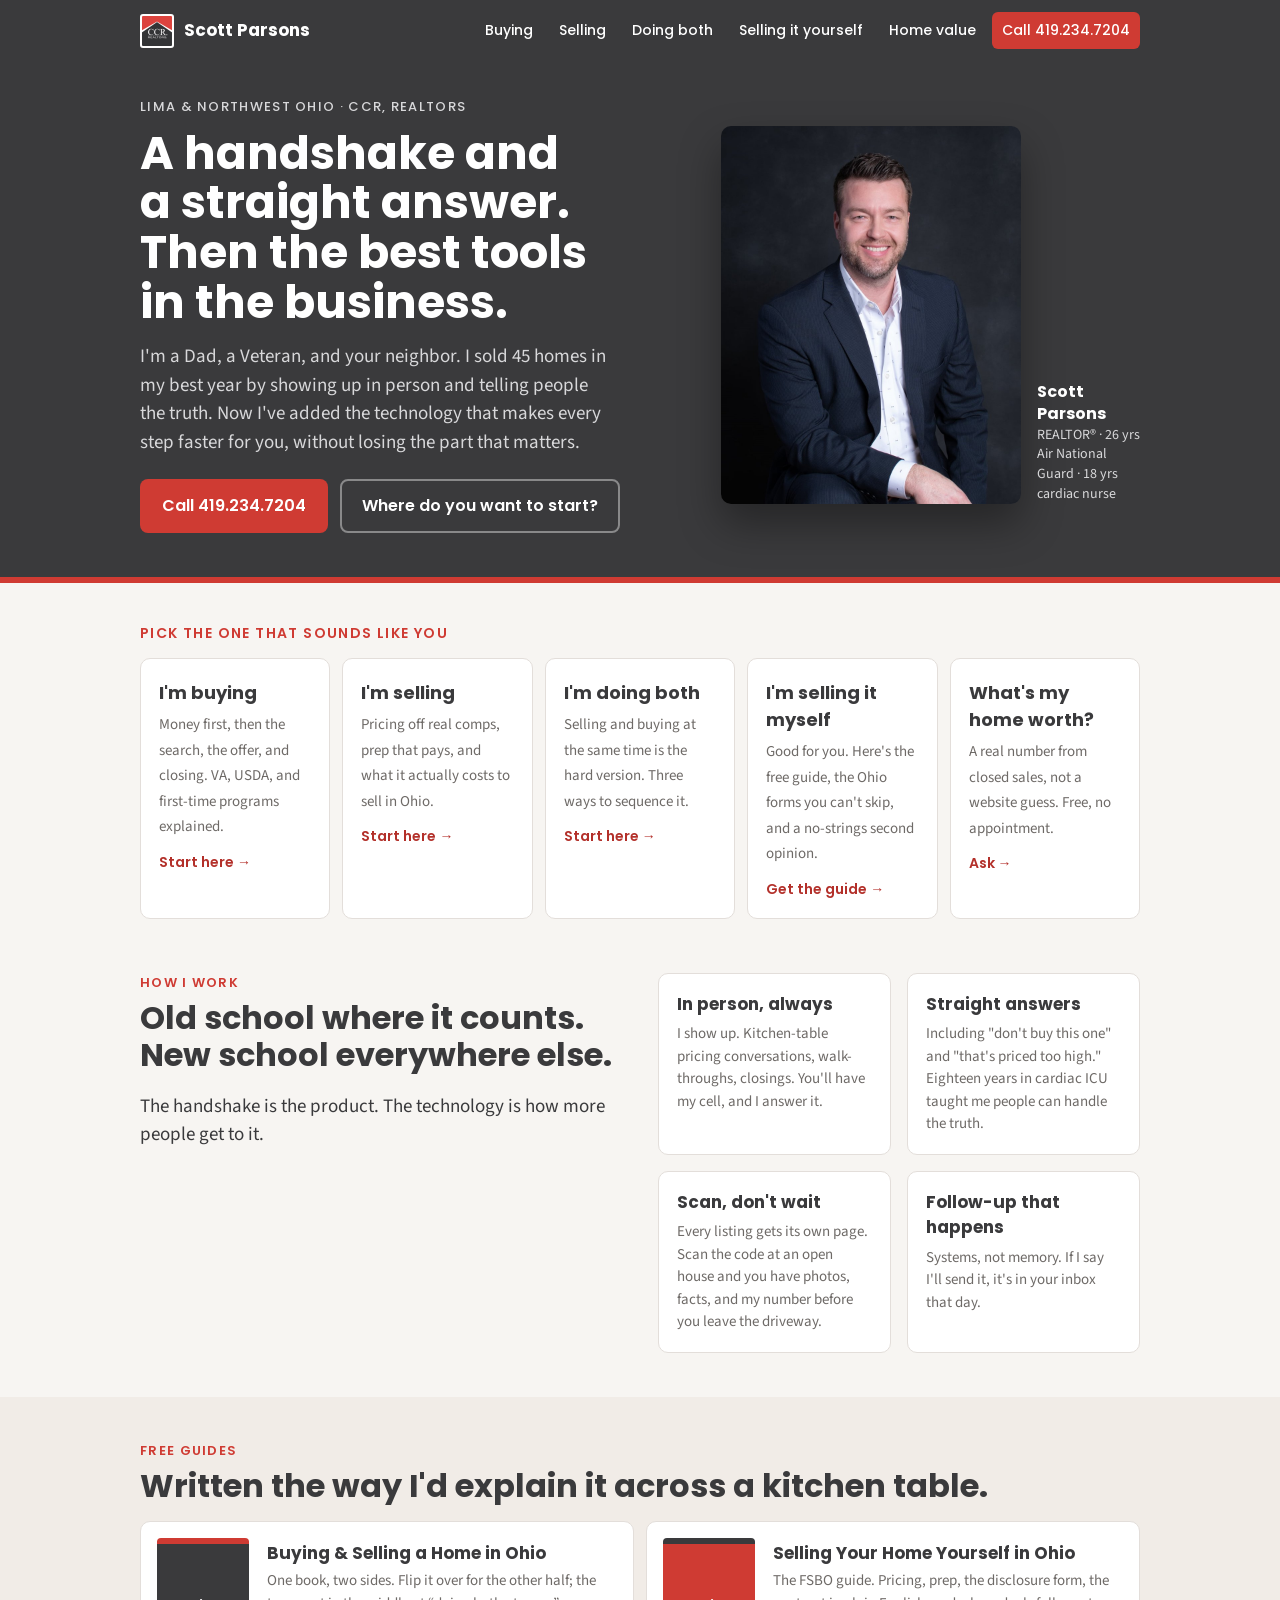
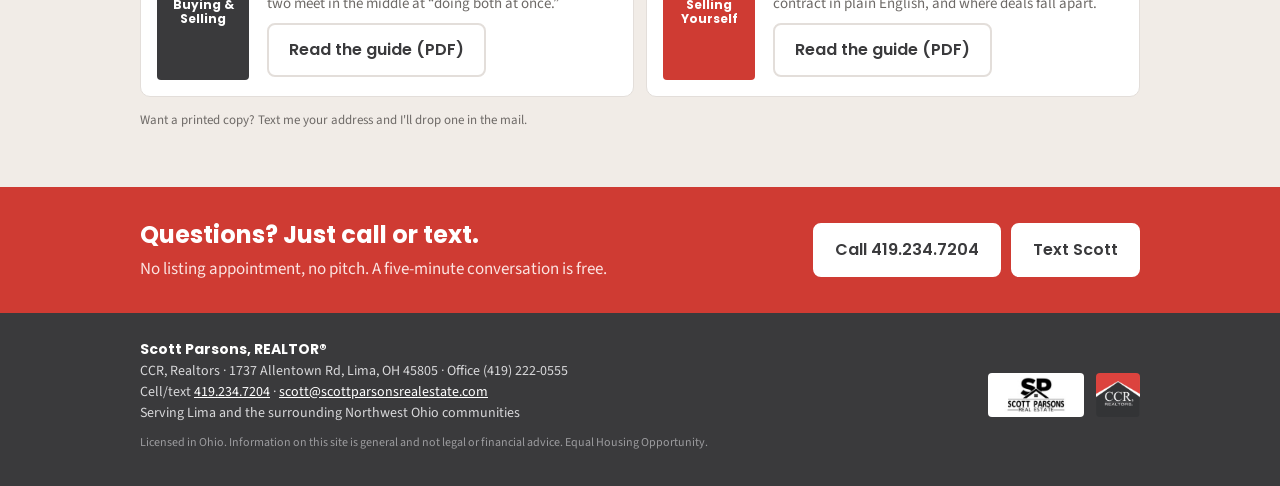
==== index.html @ 23caf368 "Add files via upload" ====
<!doctype html>
<html lang="en">
<head>
<meta charset="utf-8">
<meta name="viewport" content="width=device-width, initial-scale=1, viewport-fit=cover">
<title>Scott Parsons Real Estate</title>
<meta name="description" content="Scott Parsons, REALTOR® with CCR Realtors, serving Lima and Northwest Ohio. A handshake, a straight answer, and the best tools in the business.">
<link rel="canonical" href="https://scottparsonsrealestate.com/">
<meta property="og:title" content="Scott Parsons Real Estate"><meta property="og:description" content="Scott Parsons, REALTOR® with CCR Realtors, serving Lima and Northwest Ohio. A handshake, a straight answer, and the best tools in the business."><meta property="og:image" content="https://scottparsonsrealestate.com/assets/scott.jpg">
<link rel="preconnect" href="https://fonts.googleapis.com"><link rel="stylesheet" href="https://fonts.googleapis.com/css2?family=Poppins:wght@500;600;700&family=Source+Sans+3:ital,wght@0,400;0,600;1,400&display=swap">
<link rel="stylesheet" href="/assets/site.css">
<link rel="icon" href="/assets/ccr.jpg">

</head>
<body>
<header class="top"><div class="wrap">
  <a class="brand" href="/"><img src="/assets/ccr.jpg" alt="CCR, Realtors">Scott Parsons</a>
  <nav class="nav"><a href="/buyers/">Buying</a><a href="/sellers/">Selling</a><a href="/both/">Doing both</a><a href="/fsbo/">Selling it yourself</a><a href="/home-value/">Home value</a><a class="call" href="tel:4192347204">Call 419.234.7204</a></nav>
</div></header>

<section class="hero"><div class="wrap">
  <div>
    <div class="kick">Lima &amp; Northwest Ohio · CCR, Realtors</div>
    <h1>A handshake and a straight answer. Then the best tools in the business.</h1>
    <p>I'm a Dad, a Veteran, and your neighbor. I sold 45 homes in my best year by showing up in person and telling people the truth. Now I've added the technology that makes every step faster for you, without losing the part that matters.</p>
    <div class="cta"><a class="btn primary" href="tel:4192347204">Call 419.234.7204</a><a class="btn ghost" href="#start">Where do you want to start?</a></div>
  </div>
  <div class="photo"><img src="/assets/scott.jpg" alt="Scott Parsons"><div class="cap"><b>Scott Parsons</b>REALTOR® · 26 yrs Air National Guard · 18 yrs cardiac nurse</div></div>
</div></section>

<section class="panels" id="start"><div class="wrap">
  <h2>Pick the one that sounds like you</h2>
  <div class="grid">
    <a class="panel" href="/buyers/"><span class="t">I'm buying</span><span class="d">Money first, then the search, the offer, and closing. VA, USDA, and first-time programs explained.</span><span class="go">Start here →</span></a>
    <a class="panel" href="/sellers/"><span class="t">I'm selling</span><span class="d">Pricing off real comps, prep that pays, and what it actually costs to sell in Ohio.</span><span class="go">Start here →</span></a>
    <a class="panel" href="/both/"><span class="t">I'm doing both</span><span class="d">Selling and buying at the same time is the hard version. Three ways to sequence it.</span><span class="go">Start here →</span></a>
    <a class="panel" href="/fsbo/"><span class="t">I'm selling it myself</span><span class="d">Good for you. Here's the free guide, the Ohio forms you can't skip, and a no-strings second opinion.</span><span class="go">Get the guide →</span></a>
    <a class="panel" href="/home-value/"><span class="t">What's my home worth?</span><span class="d">A real number from closed sales, not a website guess. Free, no appointment.</span><span class="go">Ask →</span></a>
  </div>
</div></section>

<section class="band"><div class="wrap two">
  <div>
    <div class="eyebrow">How I work</div>
    <h2 class="big">Old school where it counts. New school everywhere else.</h2>
    <p class="lede">The handshake is the product. The technology is how more people get to it.</p>
  </div>
  <div class="pillars">
    <div class="pillar"><b>In person, always</b><p>I show up. Kitchen-table pricing conversations, walk-throughs, closings. You'll have my cell, and I answer it.</p></div>
    <div class="pillar"><b>Straight answers</b><p>Including "don't buy this one" and "that's priced too high." Eighteen years in cardiac ICU taught me people can handle the truth.</p></div>
    <div class="pillar"><b>Scan, don't wait</b><p>Every listing gets its own page. Scan the code at an open house and you have photos, facts, and my number before you leave the driveway.</p></div>
    <div class="pillar"><b>Follow-up that happens</b><p>Systems, not memory. If I say I'll send it, it's in your inbox that day.</p></div>
  </div>
</div></section>

<section class="band alt"><div class="wrap">
  <div class="eyebrow">Free guides</div>
  <h2 class="big">Written the way I'd explain it across a kitchen table.</h2>
  <div class="grid" style="margin-top:16px;grid-template-columns:repeat(auto-fit,minmax(300px,1fr))">
    <div class="guide"><div class="cover">Buying &amp; Selling</div><div><b>Buying &amp; Selling a Home in Ohio</b><p>One book, two sides. Flip it over for the other half; the two meet in the middle at &ldquo;doing both at once.&rdquo;</p><a class="btn light" href="/assets/Buyer_Seller_Guide.pdf" target="_blank" rel="noopener">Read the guide (PDF)</a></div></div>
    <div class="guide"><div class="cover red">Selling Yourself</div><div><b>Selling Your Home Yourself in Ohio</b><p>The FSBO guide. Pricing, prep, the disclosure form, the contract in plain English, and where deals fall apart.</p><a class="btn light" href="/assets/FSBO_Guide.pdf" target="_blank" rel="noopener">Read the guide (PDF)</a></div></div>
  </div>
  <p class="fine" style="margin-top:14px">Want a printed copy? Text me your address and I'll drop one in the mail.</p>
</div></section>

<section class="contact"><div class="wrap">
  <div><h2>Questions? Just call or text.</h2><p>No listing appointment, no pitch. A five-minute conversation is free.</p></div>
  <div style="display:flex;gap:10px;flex-wrap:wrap"><a class="btn light" href="tel:4192347204">Call 419.234.7204</a><a class="btn light" href="sms:4192347204?body=Hi%20Scott%2C%20">Text Scott</a></div>
</div></section>
<footer><div class="wrap">
  <div>
    <b style="color:#fff;font-family:Poppins,sans-serif">Scott Parsons, REALTOR®</b><br>
    CCR, Realtors · 1737 Allentown Rd, Lima, OH 45805 · Office (419) 222-0555<br>
    Cell/text <a href="tel:4192347204">419.234.7204</a> · <a href="mailto:scott@scottparsonsrealestate.com">scott@scottparsonsrealestate.com</a><br>
    Serving Lima and the surrounding Northwest Ohio communities
    <div class="legal">Licensed in Ohio. Information on this site is general and not legal or financial advice. Equal Housing Opportunity.</div>
  </div>
  <div style="display:flex;gap:12px;align-items:center"><img src="/assets/sp.png" alt="Scott Parsons Real Estate" style="background:#fff;padding:4px"><img src="/assets/ccr.jpg" alt="CCR, Realtors"></div>
</div></footer>
<div class="bar"><div class="in"><a class="btn primary" href="sms:4192347204?body=Hi%20Scott%2C%20">Text Scott</a><a class="btn light" href="tel:4192347204">Call</a></div></div>
</body>
</html>
---- assets/site.css ----
:root{
  --red:#CF3B33; --red-ink:#B3302A; --char:#3A3A3C; --ink:#232325; --muted:#6E6A67;
  --bg:#F7F5F2; --card:#FFFFFF; --line:#E3DEDA; --pale:#F1ECE7; --on-dark:#FFFFFF; --dim:#D8D8DA;
}
*{box-sizing:border-box}
html{scroll-behavior:smooth}
body{margin:0;background:var(--bg);color:var(--ink);font-family:"Source Sans 3",system-ui,-apple-system,sans-serif;font-size:17px;line-height:1.5}
h1,h2,h3{font-family:Poppins,system-ui,sans-serif;margin:0;text-wrap:balance;color:var(--char)}
a{color:var(--red-ink)}
img{max-width:100%}
.wrap{max-width:1040px;margin:0 auto;padding:0 20px}
.narrow{max-width:720px}

/* header */
.top{background:var(--char);color:var(--on-dark)}
.top .wrap{display:flex;align-items:center;justify-content:space-between;gap:16px;padding:12px 20px}
.brand{display:flex;align-items:center;gap:10px;color:#fff;text-decoration:none;font-family:Poppins,sans-serif;font-weight:700;font-size:17px}
.brand img{height:34px;width:auto;border-radius:3px;background:#fff;padding:2px}
.nav{display:flex;gap:6px;flex-wrap:wrap;justify-content:flex-end}
.nav a{color:#fff;text-decoration:none;font-size:14px;padding:8px 10px;border-radius:6px;font-family:Poppins,sans-serif;font-weight:500}
.nav a:hover,.nav a[aria-current]{background:rgba(255,255,255,.12)}
.nav a.call{background:var(--red)}

/* hero */
.hero{background:var(--char);color:var(--on-dark);padding:36px 0 44px;border-bottom:6px solid var(--red)}
.hero .wrap{display:grid;grid-template-columns:1.3fr 1fr;gap:36px;align-items:center}
.hero h1{color:#fff;font-size:clamp(30px,4.6vw,46px);line-height:1.08}
.hero .kick{font-family:Poppins,sans-serif;font-weight:500;font-size:13px;letter-spacing:.1em;text-transform:uppercase;color:var(--dim);margin-bottom:12px}
.hero p{font-size:19px;color:var(--dim);max-width:52ch;margin:16px 0 22px}
.hero .cta{display:flex;gap:12px;flex-wrap:wrap}
.hero .photo{justify-self:end;display:flex;gap:16px;align-items:flex-end}
.hero .photo img{width:min(300px,100%);border-radius:10px;box-shadow:0 20px 40px rgba(0,0,0,.35)}
.hero .cap{color:var(--dim);font-size:14px;line-height:1.4;max-width:160px}
.hero .cap b{color:#fff;display:block;font-family:Poppins,sans-serif;font-size:16px}

.btn{display:inline-flex;align-items:center;justify-content:center;gap:8px;padding:13px 20px;border-radius:8px;font-family:Poppins,sans-serif;font-weight:600;font-size:16px;text-decoration:none;border:2px solid transparent;cursor:pointer}
.btn.primary{background:var(--red);color:#fff}
.btn.primary:hover{background:var(--red-ink)}
.btn.ghost{background:transparent;color:#fff;border-color:rgba(255,255,255,.4)}
.btn.ghost:hover{border-color:#fff}
.btn.light{background:var(--card);color:var(--char);border-color:var(--line)}
.btn.light:hover{border-color:var(--char)}
.btn:focus-visible{outline:3px solid var(--red);outline-offset:2px}

/* panels */
.panels{padding:40px 0 10px}
.panels h2{font-size:14px;letter-spacing:.1em;text-transform:uppercase;color:var(--red);font-weight:600;margin-bottom:14px}
.grid{display:grid;grid-template-columns:repeat(auto-fit,minmax(190px,1fr));gap:12px}
.panel{display:block;background:var(--card);border:1px solid var(--line);border-radius:10px;padding:20px 18px 18px;text-decoration:none;color:var(--ink);transition:transform .12s,border-color .12s}
.panel:hover{transform:translateY(-2px);border-color:var(--char)}
.panel .t{font-family:Poppins,sans-serif;font-weight:700;font-size:18px;color:var(--char);display:block;margin-bottom:6px}
.panel .d{font-size:15px;color:var(--muted)}
.panel .go{display:block;margin-top:12px;font-family:Poppins,sans-serif;font-weight:600;font-size:14px;color:var(--red-ink)}

/* sections */
section.band{padding:44px 0}
section.band.alt{background:var(--pale)}
.two{display:grid;grid-template-columns:1fr 1fr;gap:36px;align-items:start}
.eyebrow{font-family:Poppins,sans-serif;font-weight:600;font-size:13px;letter-spacing:.1em;text-transform:uppercase;color:var(--red);margin-bottom:8px}
h2.big{font-size:clamp(24px,3.2vw,32px);line-height:1.15;margin-bottom:12px}
.lede{font-size:19px;color:var(--char)}
.prose p{margin:0 0 12px;max-width:66ch}
.prose ul{padding-left:20px;margin:0 0 12px;max-width:66ch}
.prose li{margin-bottom:6px}
.prose h3{font-size:18px;margin:22px 0 8px}
.callout{background:var(--card);border-left:4px solid var(--red);padding:14px 16px;border-radius:0 8px 8px 0;margin:16px 0;max-width:66ch}
.callout b{font-family:Poppins,sans-serif;color:var(--red-ink);display:block;margin-bottom:4px;font-size:15px}
.steps{list-style:none;padding:0;margin:0;counter-reset:s;display:grid;gap:10px}
.steps li{counter-increment:s;background:var(--card);border:1px solid var(--line);border-radius:8px;padding:14px 16px 14px 56px;position:relative}
.steps li::before{content:counter(s);position:absolute;left:16px;top:12px;width:28px;height:28px;border-radius:50%;background:var(--red);color:#fff;font-family:Poppins,sans-serif;font-weight:700;display:grid;place-items:center;font-size:14px}
.steps b{font-family:Poppins,sans-serif;color:var(--char);display:block;margin-bottom:2px}
.pillars{display:grid;grid-template-columns:repeat(auto-fit,minmax(220px,1fr));gap:16px}
.pillar{background:var(--card);border:1px solid var(--line);border-radius:10px;padding:18px}
.pillar b{font-family:Poppins,sans-serif;font-size:17px;color:var(--char);display:block;margin-bottom:6px}
.pillar p{margin:0;color:var(--muted);font-size:15px}

/* page header */
.pagehead{background:var(--char);color:#fff;padding:34px 0 30px;border-bottom:6px solid var(--red)}
.pagehead h1{color:#fff;font-size:clamp(28px,4vw,40px)}
.pagehead p{color:var(--dim);font-size:18px;max-width:60ch;margin:10px 0 0}

/* forms */
.form{background:var(--card);border:1px solid var(--line);border-radius:10px;padding:20px}
.field{display:grid;gap:4px;margin-bottom:12px}
.field label{font-size:13px;letter-spacing:.04em;text-transform:uppercase;color:var(--muted);font-family:Poppins,sans-serif;font-weight:500}
.field input,.field select,.field textarea{font:inherit;padding:11px 12px;border:1px solid var(--line);border-radius:6px;background:var(--bg);color:var(--ink);width:100%}
.field input:focus-visible,.field select:focus-visible,.field textarea:focus-visible{outline:3px solid var(--red);outline-offset:1px;border-color:var(--red)}
.fine{font-size:13px;color:var(--muted)}

/* guide card */
.guide{display:flex;gap:18px;align-items:center;background:var(--card);border:1px solid var(--line);border-radius:10px;padding:16px}
.guide .cover{width:92px;height:142px;flex:none;border-radius:4px;background:var(--char);border-top:6px solid var(--red);display:grid;place-items:center;color:#fff;font-family:Poppins,sans-serif;font-weight:700;font-size:12px;text-align:center;padding:8px;line-height:1.2}
.guide .cover.red{background:var(--red);border-top-color:var(--char)}
.guide b{font-family:Poppins,sans-serif;color:var(--char);display:block;font-size:17px}
.guide p{margin:4px 0 8px;color:var(--muted);font-size:15px}

/* contact strip + footer */
.contact{background:var(--red);color:#fff;padding:30px 0}
.contact .wrap{display:flex;justify-content:space-between;align-items:center;gap:20px;flex-wrap:wrap}
.contact h2{color:#fff;font-size:24px}
.contact p{margin:4px 0 0;color:#FBE3E1}
.contact .btn.light{border-color:#fff}
footer{background:var(--char);color:var(--dim);padding:26px 0 34px;font-size:14px}
footer .wrap{display:grid;grid-template-columns:1fr auto;gap:20px;align-items:center}
footer img{height:44px;border-radius:4px}
footer a{color:#fff}
footer .legal{font-size:12px;color:#9C9C9F;margin-top:10px}

/* sticky mobile bar */
.bar{display:none}
@media (max-width:760px){
  .hero .wrap,.two,footer .wrap{grid-template-columns:1fr}
  .hero .photo{justify-self:start;flex-direction:column;align-items:flex-start}
  .hero .cap{max-width:none}
  .hero .photo img{width:min(220px,60%)}
  .nav a:not(.call){display:none}
  body{padding-bottom:76px}
  .bar{display:block;position:fixed;left:0;right:0;bottom:0;background:var(--card);border-top:1px solid var(--line);padding:10px 16px calc(10px + env(safe-area-inset-bottom,0px))}
  .bar .in{display:grid;grid-template-columns:1fr 1fr;gap:10px}
}
@media (prefers-reduced-motion:reduce){html{scroll-behavior:auto}.panel{transition:none}}
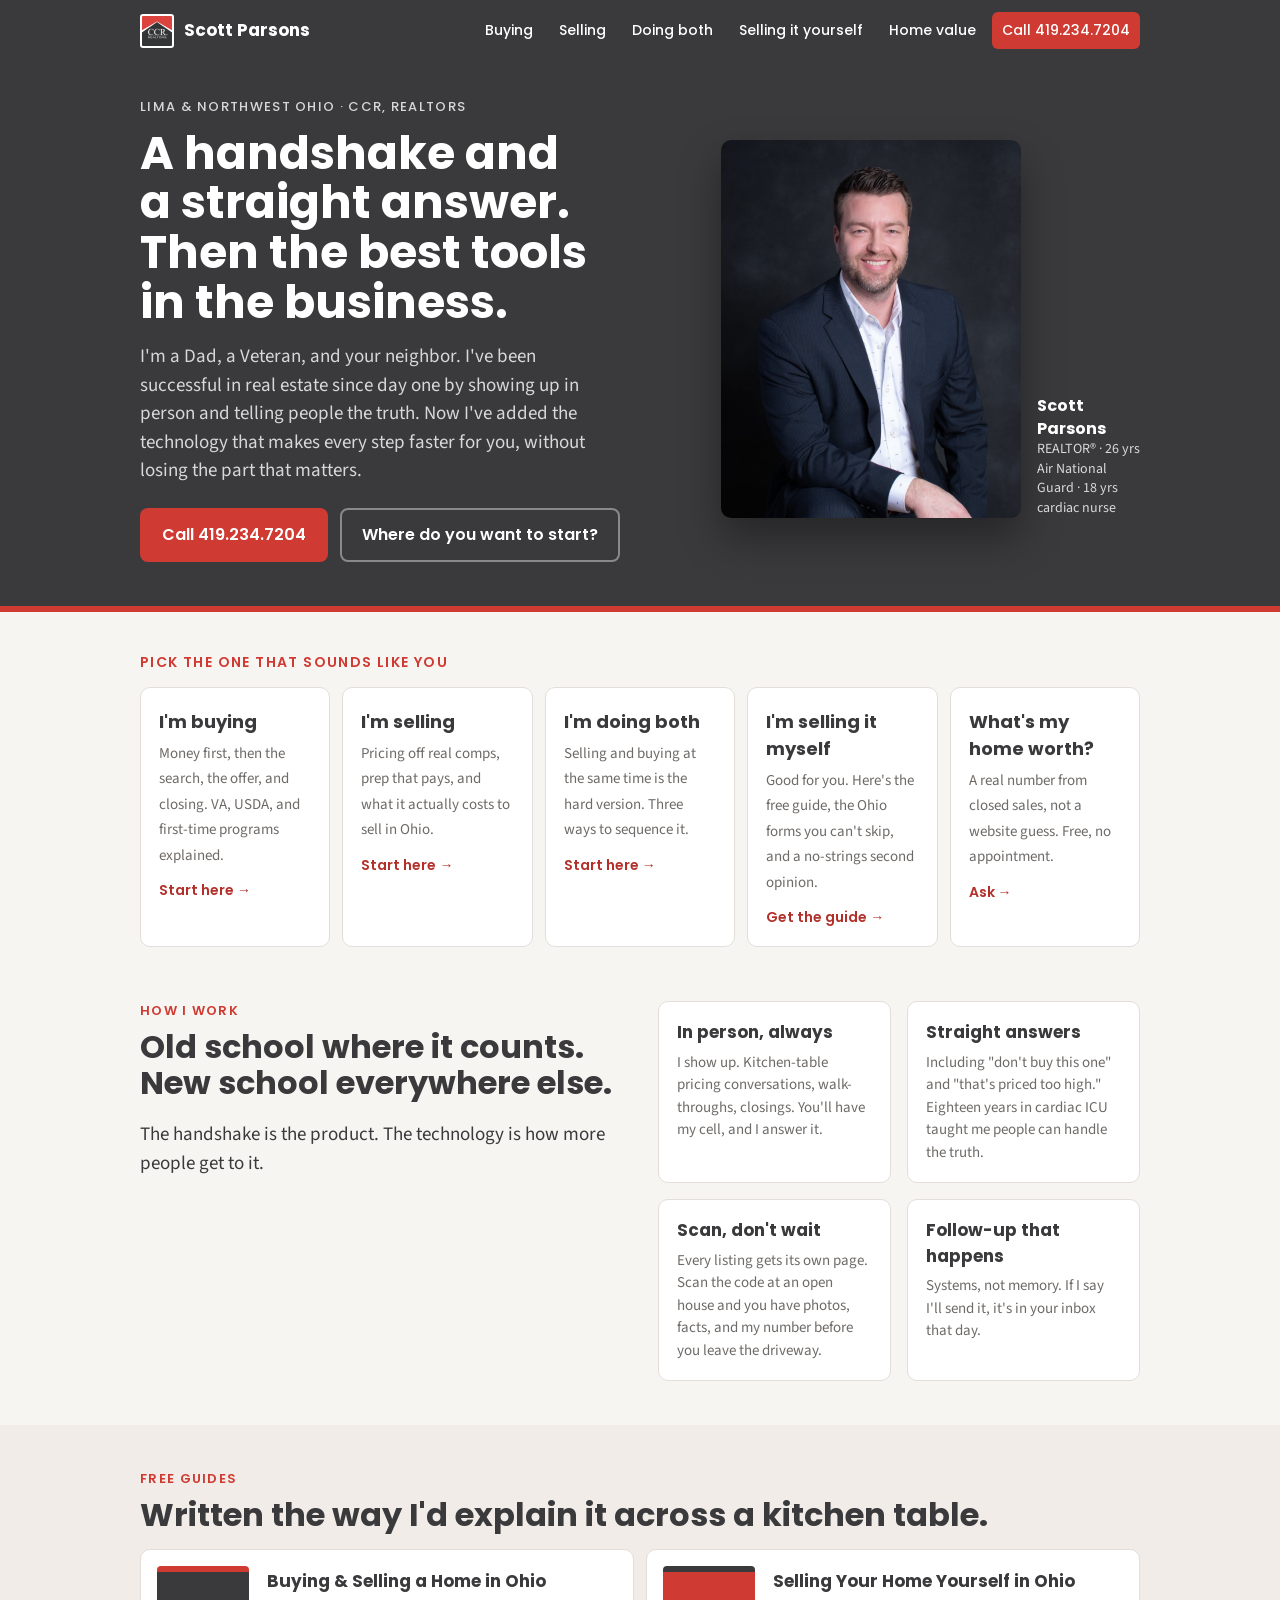
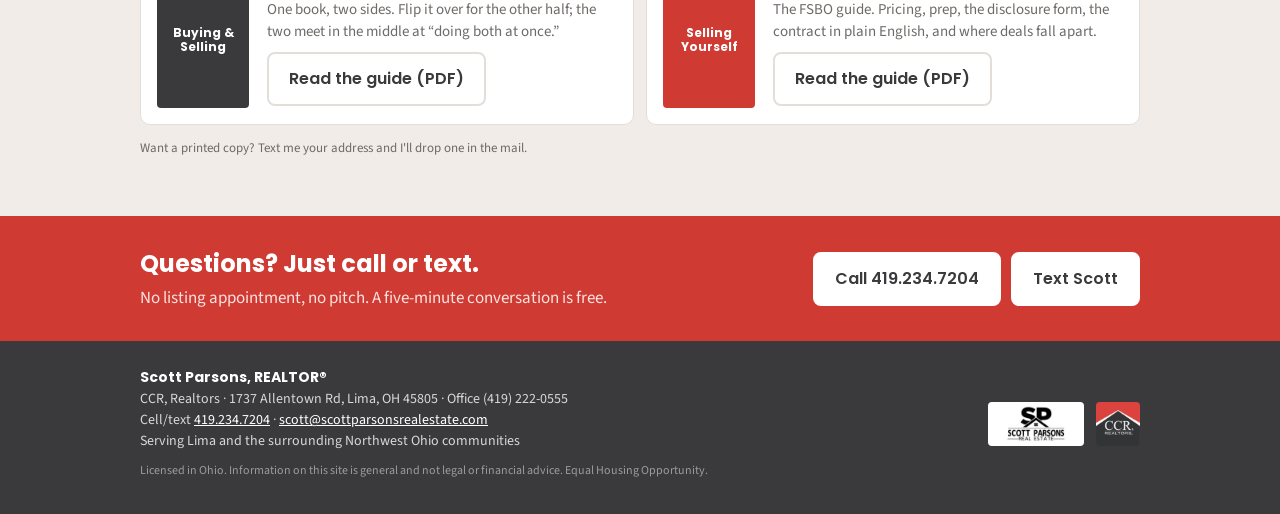
==== commit 18ea0c2e: "Home page: update intro sentence" ====
--- a/index.html
+++ b/index.html
@@ -22,7 +22,7 @@
   <div>
     <div class="kick">Lima &amp; Northwest Ohio · CCR, Realtors</div>
     <h1>A handshake and a straight answer. Then the best tools in the business.</h1>
-    <p>I'm a Dad, a Veteran, and your neighbor. I sold 45 homes in my best year by showing up in person and telling people the truth. Now I've added the technology that makes every step faster for you, without losing the part that matters.</p>
+    <p>I'm a Dad, a Veteran, and your neighbor. I've been successful in real estate since day one by showing up in person and telling people the truth. Now I've added the technology that makes every step faster for you, without losing the part that matters.</p>
     <div class="cta"><a class="btn primary" href="tel:4192347204">Call 419.234.7204</a><a class="btn ghost" href="#start">Where do you want to start?</a></div>
   </div>
   <div class="photo"><img src="/assets/scott.jpg" alt="Scott Parsons"><div class="cap"><b>Scott Parsons</b>REALTOR® · 26 yrs Air National Guard · 18 yrs cardiac nurse</div></div>
@@ -79,4 +79,4 @@
 </div></footer>
 <div class="bar"><div class="in"><a class="btn primary" href="sms:4192347204?body=Hi%20Scott%2C%20">Text Scott</a><a class="btn light" href="tel:4192347204">Call</a></div></div>
 </body>
-</html>+</html>
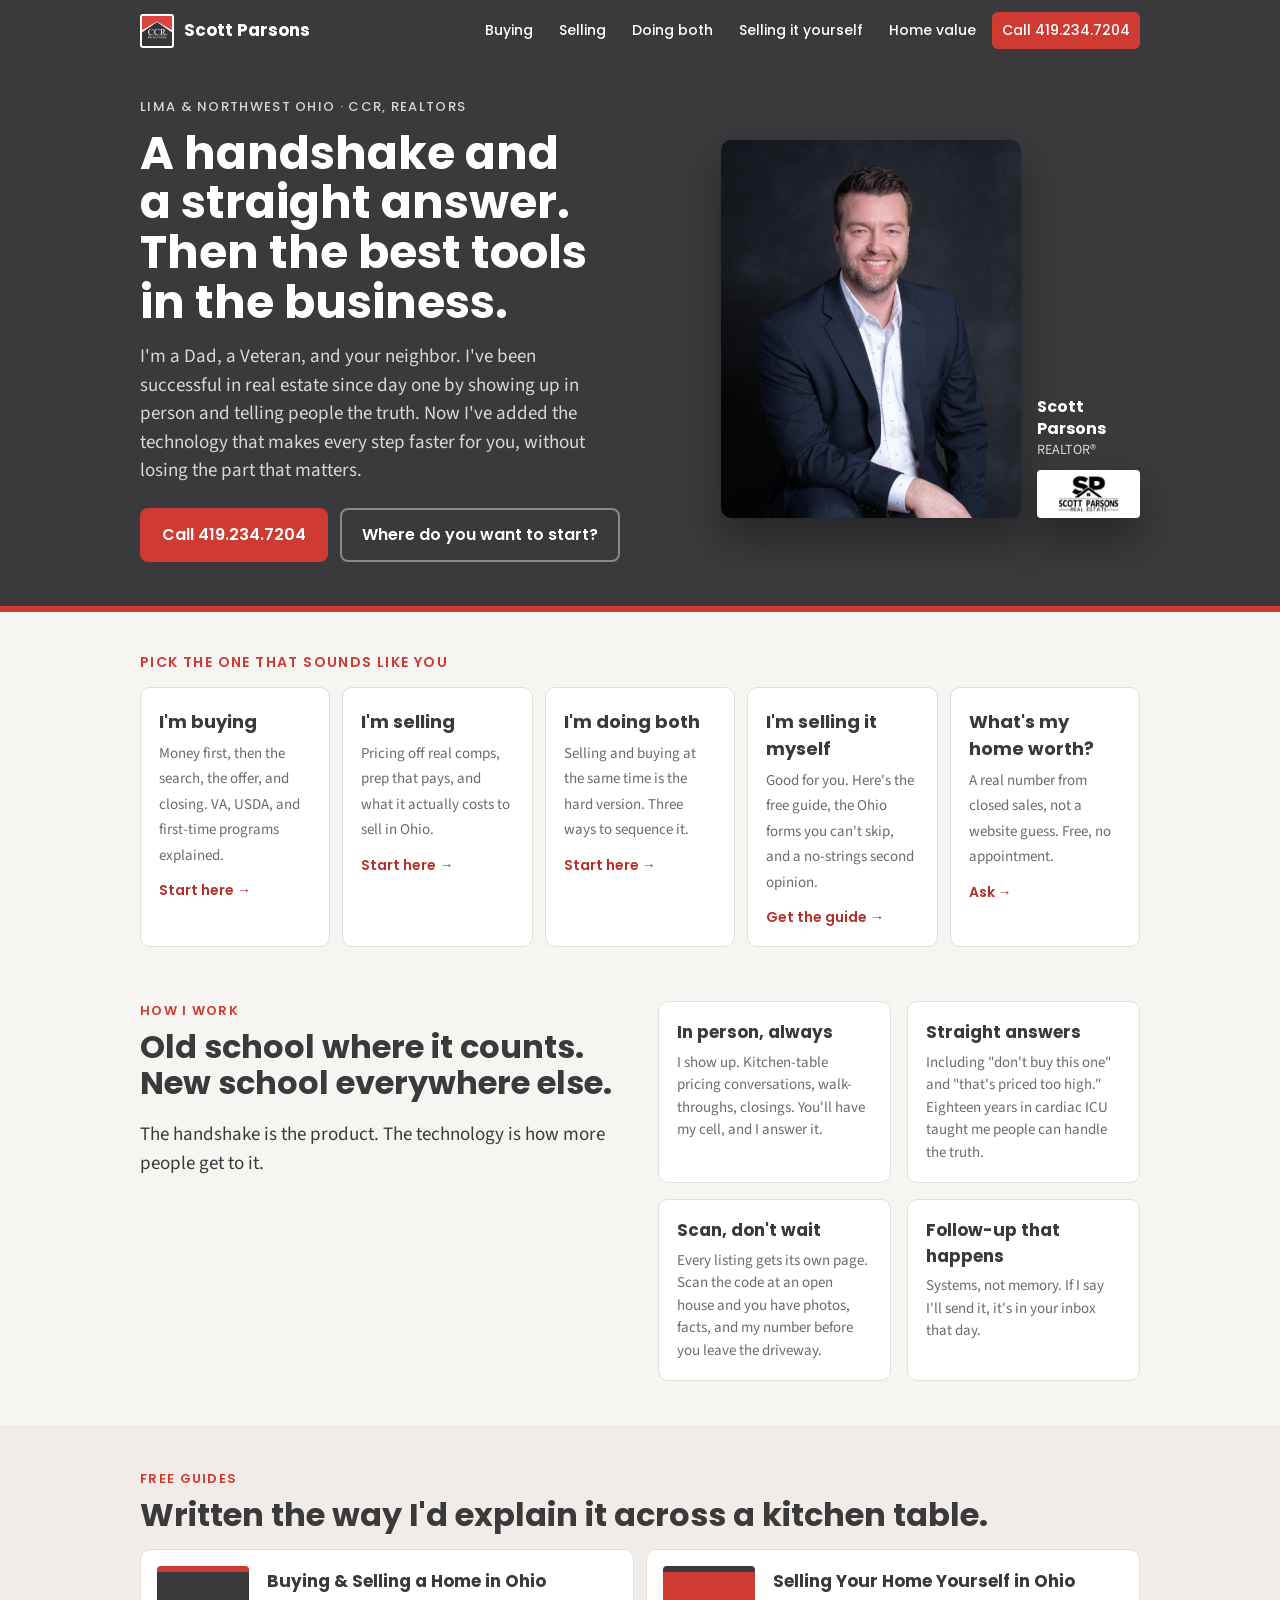
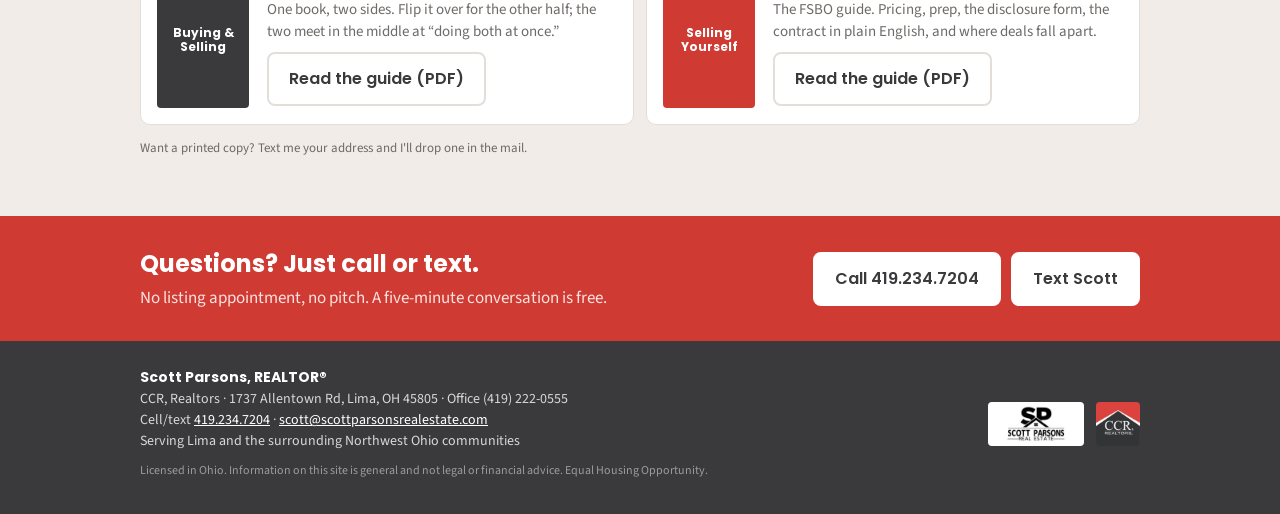
==== commit fa84d97a: "Home page: photo caption to name + logo" ====
--- a/index.html
+++ b/index.html
@@ -25,7 +25,7 @@
     <p>I'm a Dad, a Veteran, and your neighbor. I've been successful in real estate since day one by showing up in person and telling people the truth. Now I've added the technology that makes every step faster for you, without losing the part that matters.</p>
     <div class="cta"><a class="btn primary" href="tel:4192347204">Call 419.234.7204</a><a class="btn ghost" href="#start">Where do you want to start?</a></div>
   </div>
-  <div class="photo"><img src="/assets/scott.jpg" alt="Scott Parsons"><div class="cap"><b>Scott Parsons</b>REALTOR® · 26 yrs Air National Guard · 18 yrs cardiac nurse</div></div>
+  <div class="photo"><img src="/assets/scott.jpg" alt="Scott Parsons"><div class="cap"><b>Scott Parsons</b>REALTOR®<img src="/assets/sp.png" alt="Scott Parsons Real Estate" style="display:block;margin-top:10px;width:150px;background:#fff;padding:5px;border-radius:4px"></div></div>
 </div></section>
 
 <section class="panels" id="start"><div class="wrap">
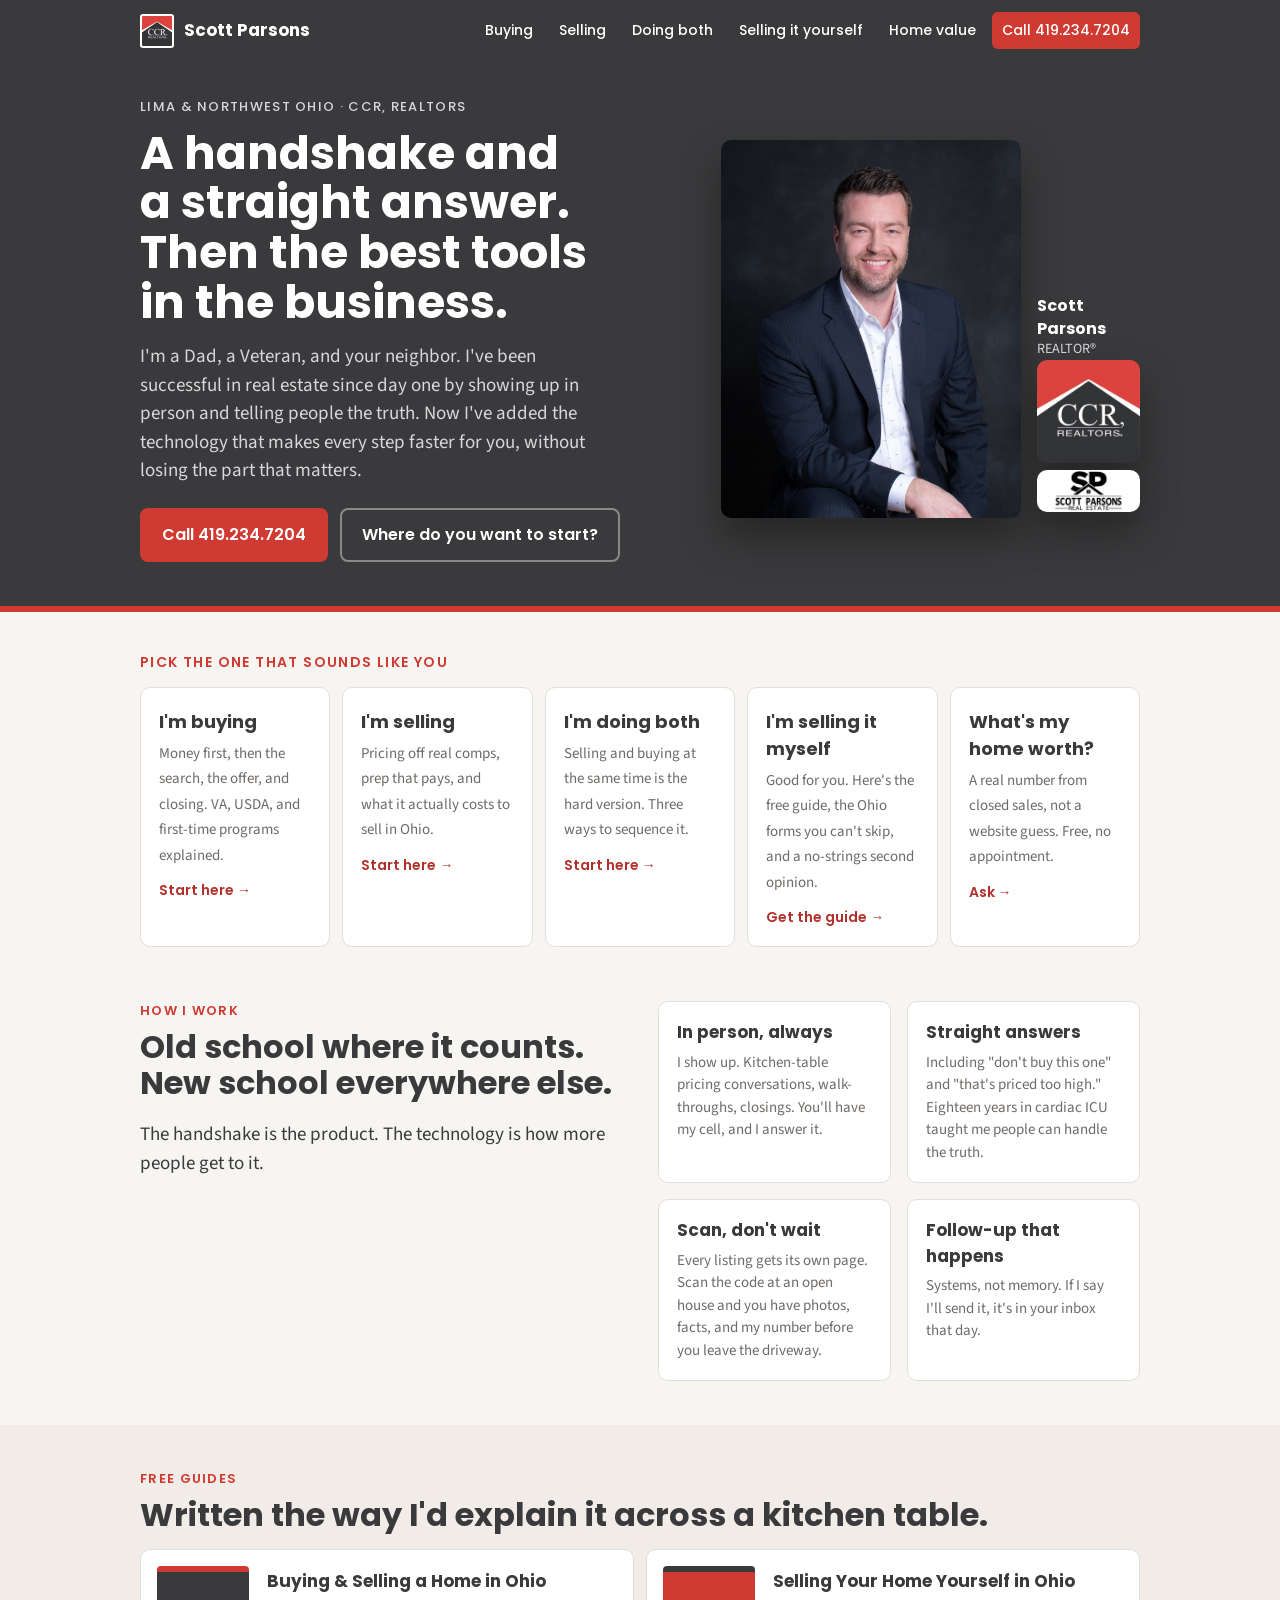
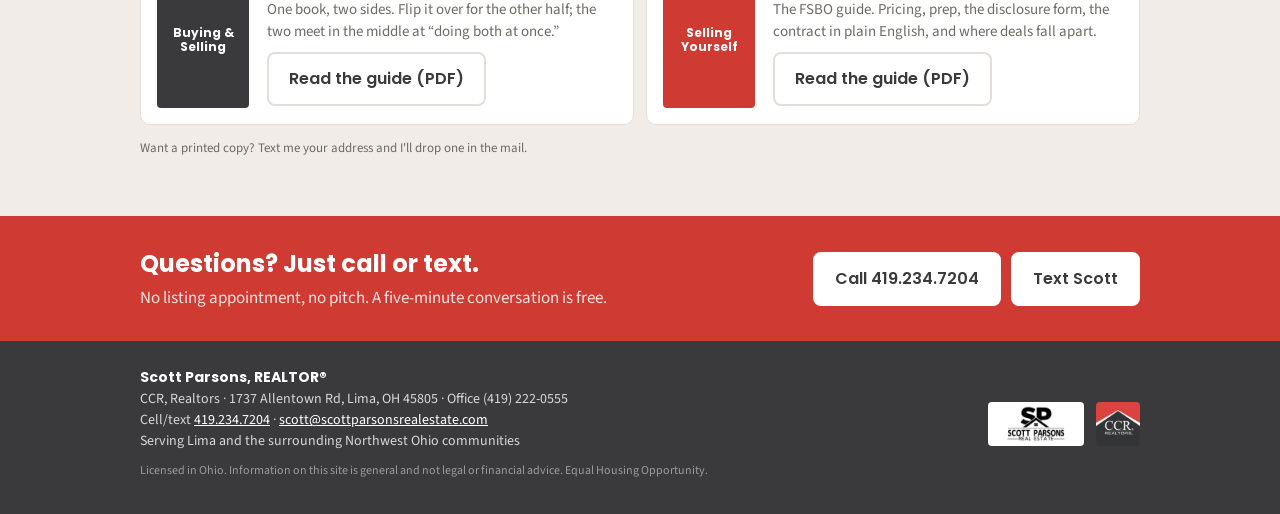
==== commit 886c0174: "Home page: CCR + SP logos under photo" ====
--- a/index.html
+++ b/index.html
@@ -25,7 +25,7 @@
     <p>I'm a Dad, a Veteran, and your neighbor. I've been successful in real estate since day one by showing up in person and telling people the truth. Now I've added the technology that makes every step faster for you, without losing the part that matters.</p>
     <div class="cta"><a class="btn primary" href="tel:4192347204">Call 419.234.7204</a><a class="btn ghost" href="#start">Where do you want to start?</a></div>
   </div>
-  <div class="photo"><img src="/assets/scott.jpg" alt="Scott Parsons"><div class="cap"><b>Scott Parsons</b>REALTOR®<img src="/assets/sp.png" alt="Scott Parsons Real Estate" style="display:block;margin-top:10px;width:150px;background:#fff;padding:5px;border-radius:4px"></div></div>
+  <div class="photo"><img src="/assets/scott.jpg" alt="Scott Parsons"><div class="cap"><b>Scott Parsons</b>REALTOR®<div class="logos"><img class="ccr" src="/assets/ccr.jpg" alt="CCR, Realtors"><img class="sp" src="/assets/sp.png" alt="Scott Parsons Real Estate"></div></div></div>
 </div></section>
 
 <section class="panels" id="start"><div class="wrap">
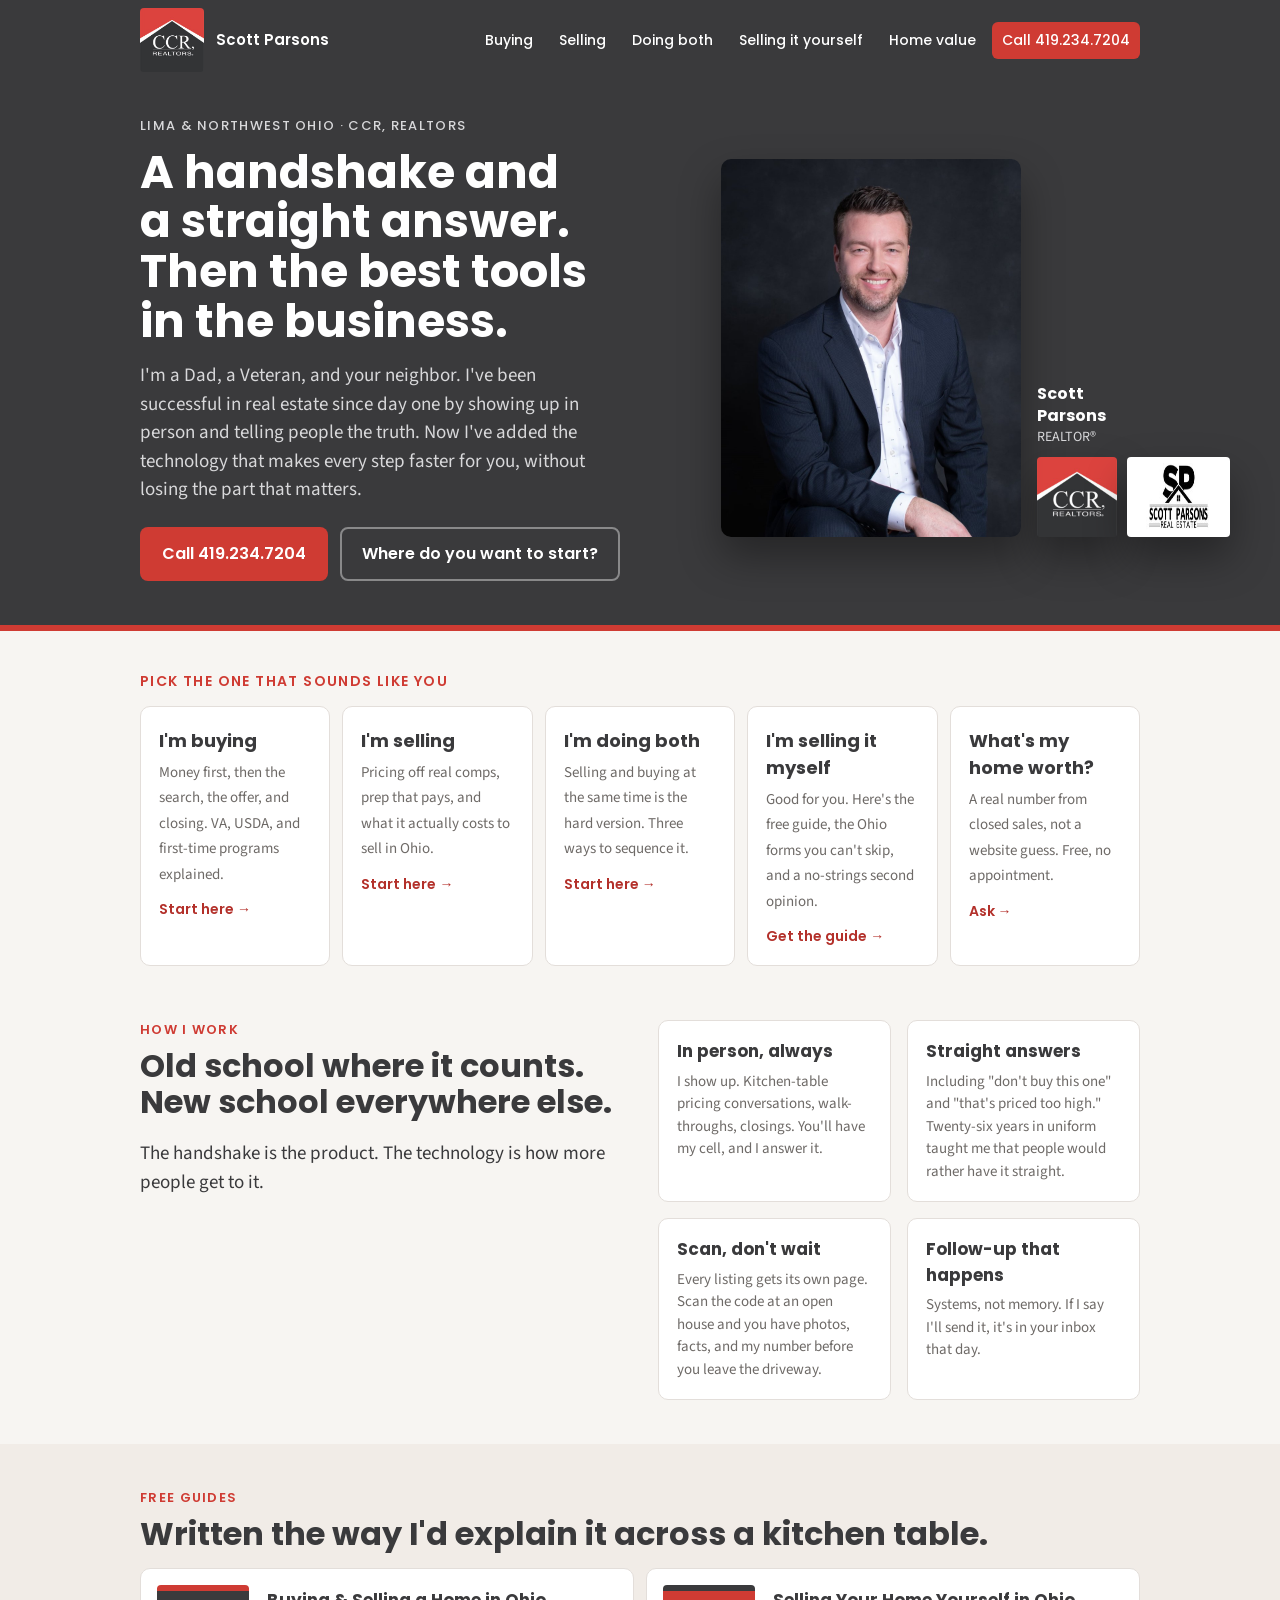
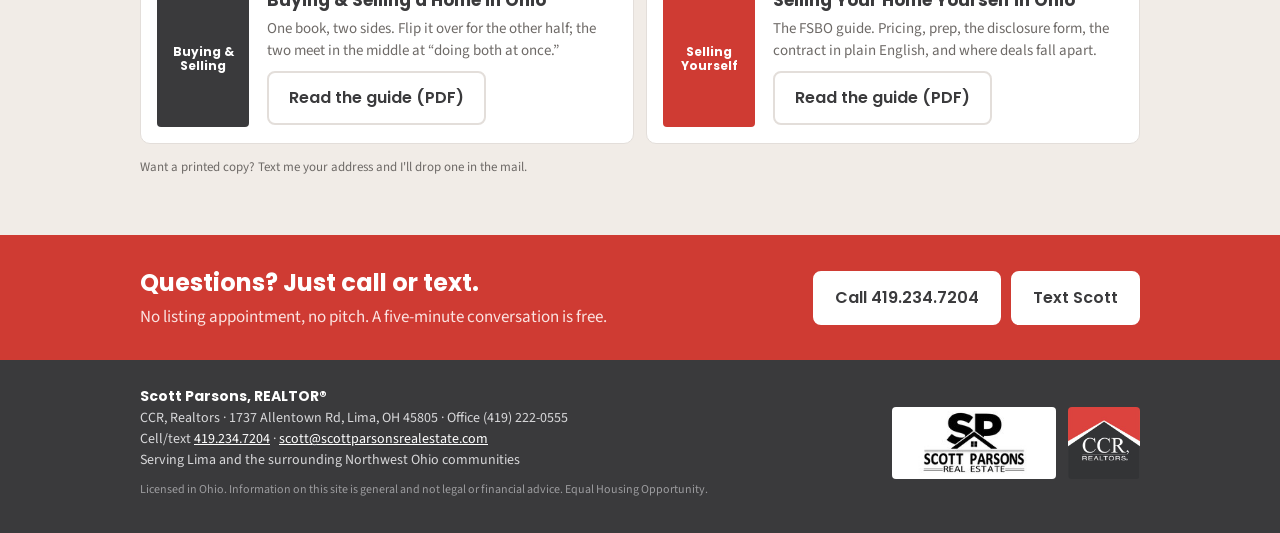
==== commit 206f36bf: "Straight answers: military line" ====
--- a/index.html
+++ b/index.html
@@ -47,7 +47,7 @@
   </div>
   <div class="pillars">
     <div class="pillar"><b>In person, always</b><p>I show up. Kitchen-table pricing conversations, walk-throughs, closings. You'll have my cell, and I answer it.</p></div>
-    <div class="pillar"><b>Straight answers</b><p>Including "don't buy this one" and "that's priced too high." Eighteen years in cardiac ICU taught me people can handle the truth.</p></div>
+    <div class="pillar"><b>Straight answers</b><p>Including "don't buy this one" and "that's priced too high." Twenty-six years in uniform taught me that people would rather have it straight.</p></div>
     <div class="pillar"><b>Scan, don't wait</b><p>Every listing gets its own page. Scan the code at an open house and you have photos, facts, and my number before you leave the driveway.</p></div>
     <div class="pillar"><b>Follow-up that happens</b><p>Systems, not memory. If I say I'll send it, it's in your inbox that day.</p></div>
   </div>
--- a/assets/site.css
+++ b/assets/site.css
@@ -13,9 +13,9 @@
 
 /* header */
 .top{background:var(--char);color:var(--on-dark)}
-.top .wrap{display:flex;align-items:center;justify-content:space-between;gap:16px;padding:12px 20px}
-.brand{display:flex;align-items:center;gap:10px;color:#fff;text-decoration:none;font-family:Poppins,sans-serif;font-weight:700;font-size:17px}
-.brand img{height:34px;width:auto;border-radius:3px;background:#fff;padding:2px}
+.top .wrap{display:flex;align-items:center;justify-content:space-between;gap:16px;padding:8px 20px}
+.brand{display:flex;align-items:center;gap:12px;color:#fff;text-decoration:none;font-family:Poppins,sans-serif;font-weight:600;font-size:15px}
+.brand img{height:64px;width:auto;border-radius:4px}
 .nav{display:flex;gap:6px;flex-wrap:wrap;justify-content:flex-end}
 .nav a{color:#fff;text-decoration:none;font-size:14px;padding:8px 10px;border-radius:6px;font-family:Poppins,sans-serif;font-weight:500}
 .nav a:hover,.nav a[aria-current]{background:rgba(255,255,255,.12)}
@@ -31,7 +31,7 @@
 .hero .photo{justify-self:end;display:flex;gap:16px;align-items:flex-end}
 .hero .photo img{width:min(300px,100%);border-radius:10px;box-shadow:0 20px 40px rgba(0,0,0,.35)}
 .hero .cap{color:var(--dim);font-size:14px;line-height:1.4;max-width:160px}
-.hero .cap b{color:#fff;display:block;font-family:Poppins,sans-serif;font-size:16px}
+.hero .cap b{color:#fff;display:block;font-family:Poppins,sans-serif;font-size:16px} .hero .logos{display:flex;gap:10px;align-items:center;margin-top:10px} .hero .logos img{border-radius:4px} .hero .logos .ccr{height:80px;width:80px} .hero .logos .sp{height:80px;width:auto;background:#fff;padding:6px}
 
 .btn{display:inline-flex;align-items:center;justify-content:center;gap:8px;padding:13px 20px;border-radius:8px;font-family:Poppins,sans-serif;font-weight:600;font-size:16px;text-decoration:none;border:2px solid transparent;cursor:pointer}
 .btn.primary{background:var(--red);color:#fff}
@@ -102,7 +102,7 @@
 .contact .btn.light{border-color:#fff}
 footer{background:var(--char);color:var(--dim);padding:26px 0 34px;font-size:14px}
 footer .wrap{display:grid;grid-template-columns:1fr auto;gap:20px;align-items:center}
-footer img{height:44px;border-radius:4px}
+footer img{height:72px;border-radius:4px}
 footer a{color:#fff}
 footer .legal{font-size:12px;color:#9C9C9F;margin-top:10px}
 
